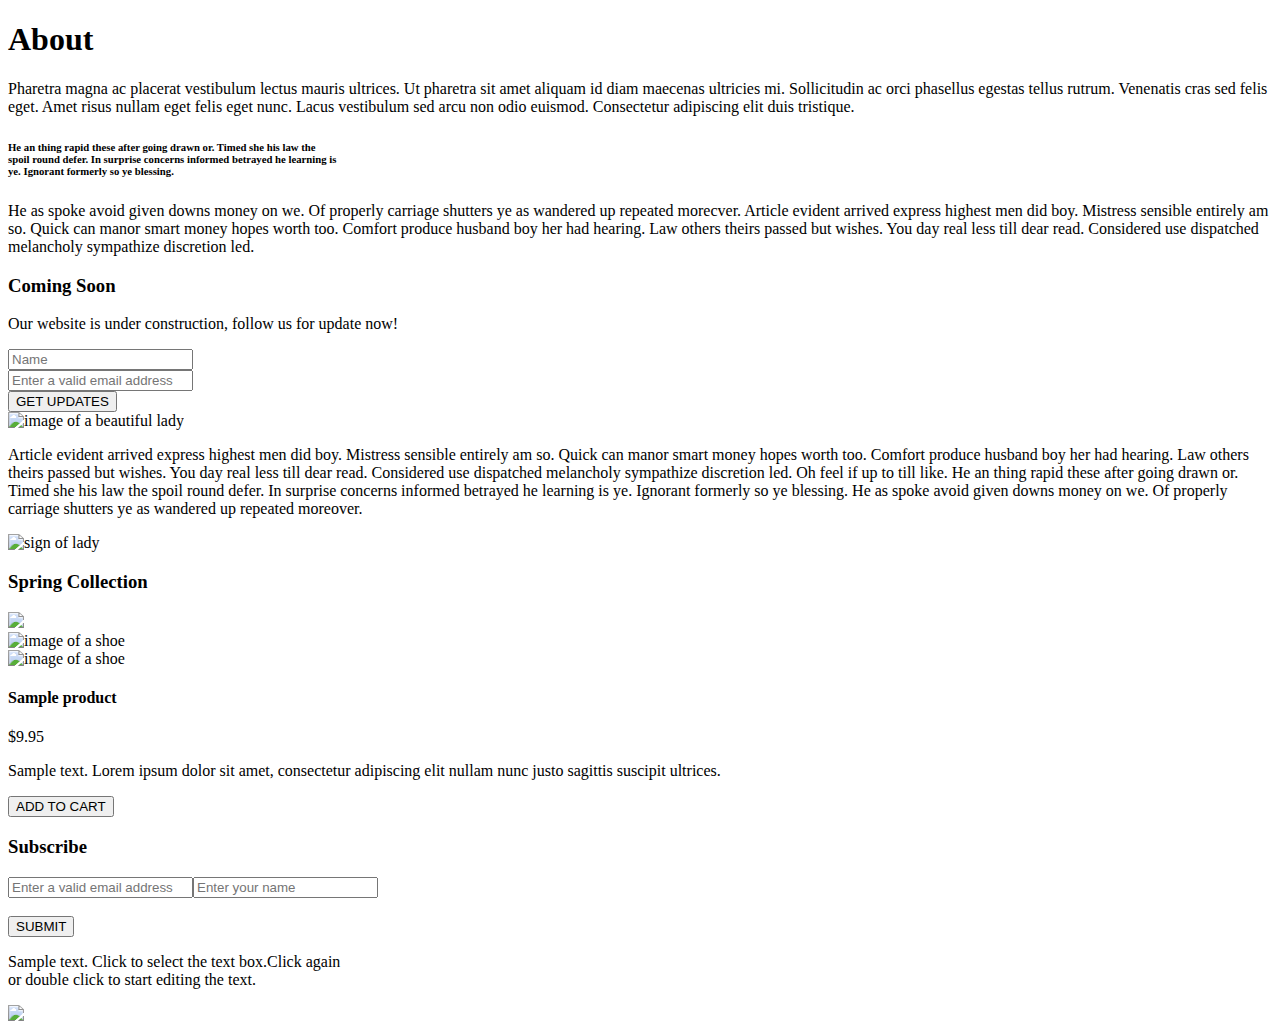
==== index.html @ f7ede308 "Add files via upload" ====
<!DOCTYPE html>
<html lang="en">
<head>
    <meta charset="UTF-8">
    <meta http-equiv="X-UA-Compatible" content="IE=edge">
    <meta name="viewport" content="width=device-width, initial-scale=1.0">
    <title>KodeCamp project</title>
    <link rel="preconnect" href="https://fonts.googleapis.com">
    <link rel="preconnect" href="https://fonts.gstatic.com" crossorigin>
    <link href="https://fonts.googleapis.com/css2?family=Playfair+Display:ital@1&display=swap" rel="stylesheet">
    <link rel="stylesheet" href="CSS/style.css">

</head>
<body>
    <main>
        <header>
            <div class="row">
                <h1 class="h1 banner-heading custom-font">About</h1>
                <div class="banner-text">Pharetra magna ac placerat vestibulum lectus mauris ultrices. Ut pharetra sit amet aliquam id diam maecenas ultricies mi. Sollicitudin ac orci phasellus egestas tellus rutrum. Venenatis cras sed felis eget. Amet risus nullam eget felis eget nunc. Lacus vestibulum sed arcu non odio euismod. Consectetur adipiscing elit duis tristique.
                </div>
            </div>
        </header>
        <section class="second-section">
            <div class="row-coloum">
            <h6 class ="second custom-font">
               <span>H</span>e an thing rapid these after going drawn or. Timed she his law the<br>
                spoil round defer. In surprise concerns informed betrayed he learning is<br>
                ye. Ignorant formerly so ye blessing.
            </h6>
            <p>
                He as spoke avoid given downs money on we. Of properly carriage shutters
                ye as wandered up repeated morecver. Article evident arrived express
                highest men did boy. Mistress sensible entirely am so. Quick can manor
                smart money hopes worth too. Comfort produce husband boy her had
                hearing. Law others theirs passed but wishes. You day real less till dear
                read. Considered use dispatched melancholy sympathize discretion led.
            </p>
        </div>
        </section>
        <section class="gallary">
            <div class="row-100">
                <div class="img-container gallery-img-1"></div>
                <div class="img-container gallery-img-2"></div>
                <div class="img-container gallery-img-3"></div>
            </div>
            <div class="row-100">
                <div class="img-container gallery-img-4"></div>
                <div class="img-container gallery-img-5"></div>
                <div class="img-container gallery-img-6"></div>
            </div>
        </section>
        <section class="coming-soon">
            <div class="row-coloum-100">
                <h3 class="coming-soon-heading custom-font">Coming Soon</h3>
                <p class="coming-soon-text">Our website is under construction, follow us for update now!</p>
                <form class="coming-soon-form">
                    <div class="input-container">
                        <input type="text" class="text-input" placeholder="Name" aria-label="Name">
                    </div>
                    <div class="input-container">
                        <input type="text" class="text-input" placeholder="Enter a valid email address" aria-label="Enter a valid email address">
                    </div>
                    <div class="input-container">
                        <button type="submit" class="form-btn">GET UPDATES</button>
                    </div>
                </form>
            </div>
        </section>
    <section class="article">
        <div class="row-100"></div>
        <div class="article-img-container"><img src="images/article-img.jpeg" height="600" alt="image of a beautiful lady" 
            class="article-img"></div>
            <div class="article-text-container">
                <div class="article-sign-img">
                    <p class="article-text">Article evident arrived express highest men did boy. Mistress sensible entirely am so. Quick can manor smart money hopes worth too. Comfort produce husband boy her had hearing. Law others theirs passed but wishes. You day real less till dear read. Considered use dispatched melancholy sympathize discretion led. Oh feel if up to till like. He an thing rapid these after going drawn or. Timed she his law the spoil round defer. In surprise concerns informed betrayed he learning is ye. Ignorant formerly so ye blessing. He as spoke avoid given downs money on we. Of properly carriage shutters ye as wandered up repeated moreover.
                    </p>
                    <div class="sign-img"><img src="images/sign image.png" height="55" alt="sign of lady">
                    </div>
                
                </div>
    </section>
    <section class="slide">
        <div class="row-100">
            <h3 class="slide-heading custom-font">Spring Collection</h3></div>
    <div class="row-100"> 
    <div class="slide-img-container slide-img-1"></div>
    <div class="slide-img-container slide-img-2"></div>
    <div class="slide-img-container slide-img-3"></div>
    <div class="slide-img-container slide-img-4"></div>
    </div>
    <div class="row-100 slide-icon-container"><img src="images/arrow icon.jpeg">
    </div>
    </section>
    <section class="product">
        <div class="row-100">
            <div class="product-container">
                <img class="product-img-1" src="Images/product-1.jpg" alt="image of a shoe">
            </div>
            <div class="product-container">
                <img class="product-img-2" src="Images/product-2.jpg" alt="image of a shoe">
            </div>
            <div class="product-description">
                <h4>Sample product</h4>
                <div class="price-tag">$9.95</div>
                <p>Sample text. Lorem ipsum dolor sit amet,
                 consectetur adipiscing elit nullam nunc justo 
                 sagittis suscipit ultrices.</p>
                 <button>ADD TO CART</button>
            </div>
        </div>
    </section>
   <footer class="subscribe">
       <div class="row-100">
           <div class="subscribe-img-container">
           </div>
           <div class="subscribe-text-container">
               <h3 class="subscribe-heading custom-font">Subscribe</h3>
               <form class="subcribe-form">
                   <div class="input-container">
                       <input type="email" placeholder="Enter a valid email address"><input type="Name" placeholder="Enter your name">
                   </div><br>
                   <div class="input-container">
                       <button type="submit">SUBMIT</button>
                   </div>
               </form>
               <p class="subscribe-text">Sample text. Click to select the text box.Click again 
                   <br>or double click to start editing the text.
             </p>
             <img src="/Images/social media.jpeg">
           </div>
       </div>
   </footer>
    </main>
</body>
</html>
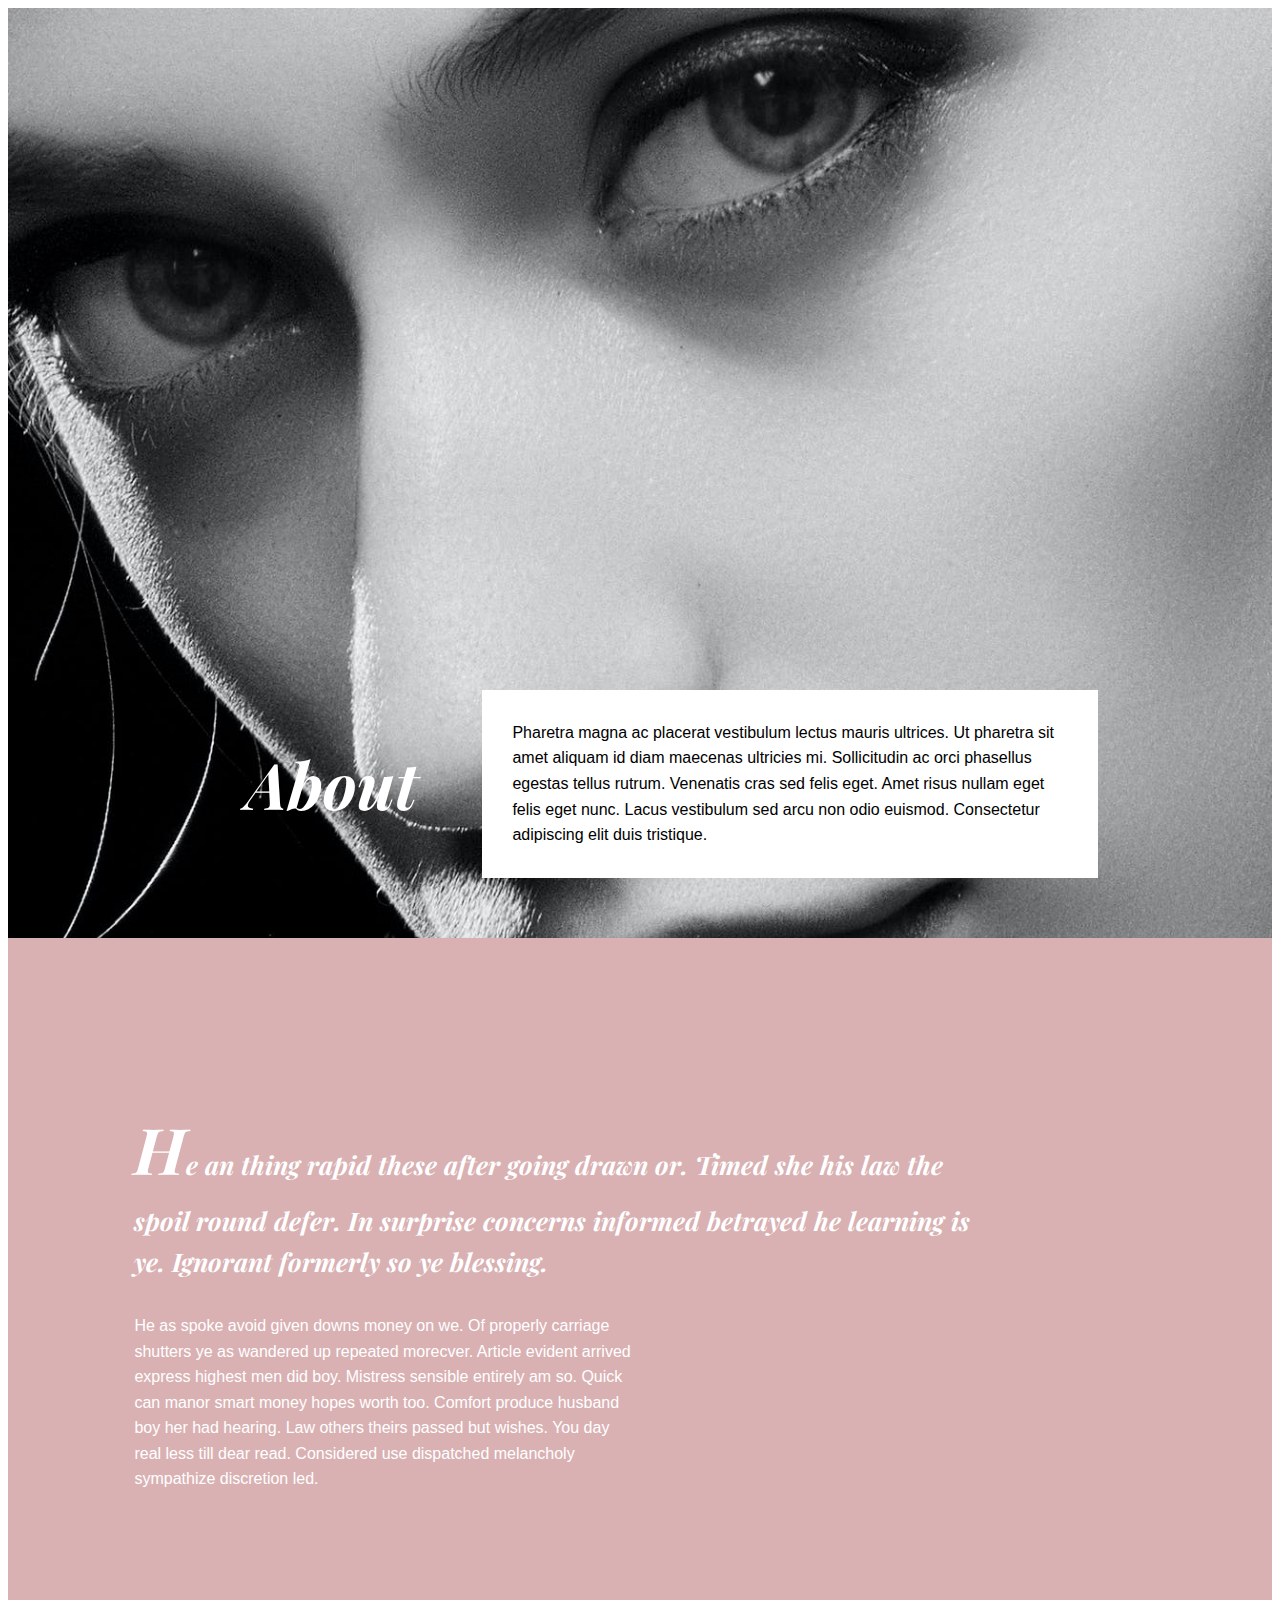
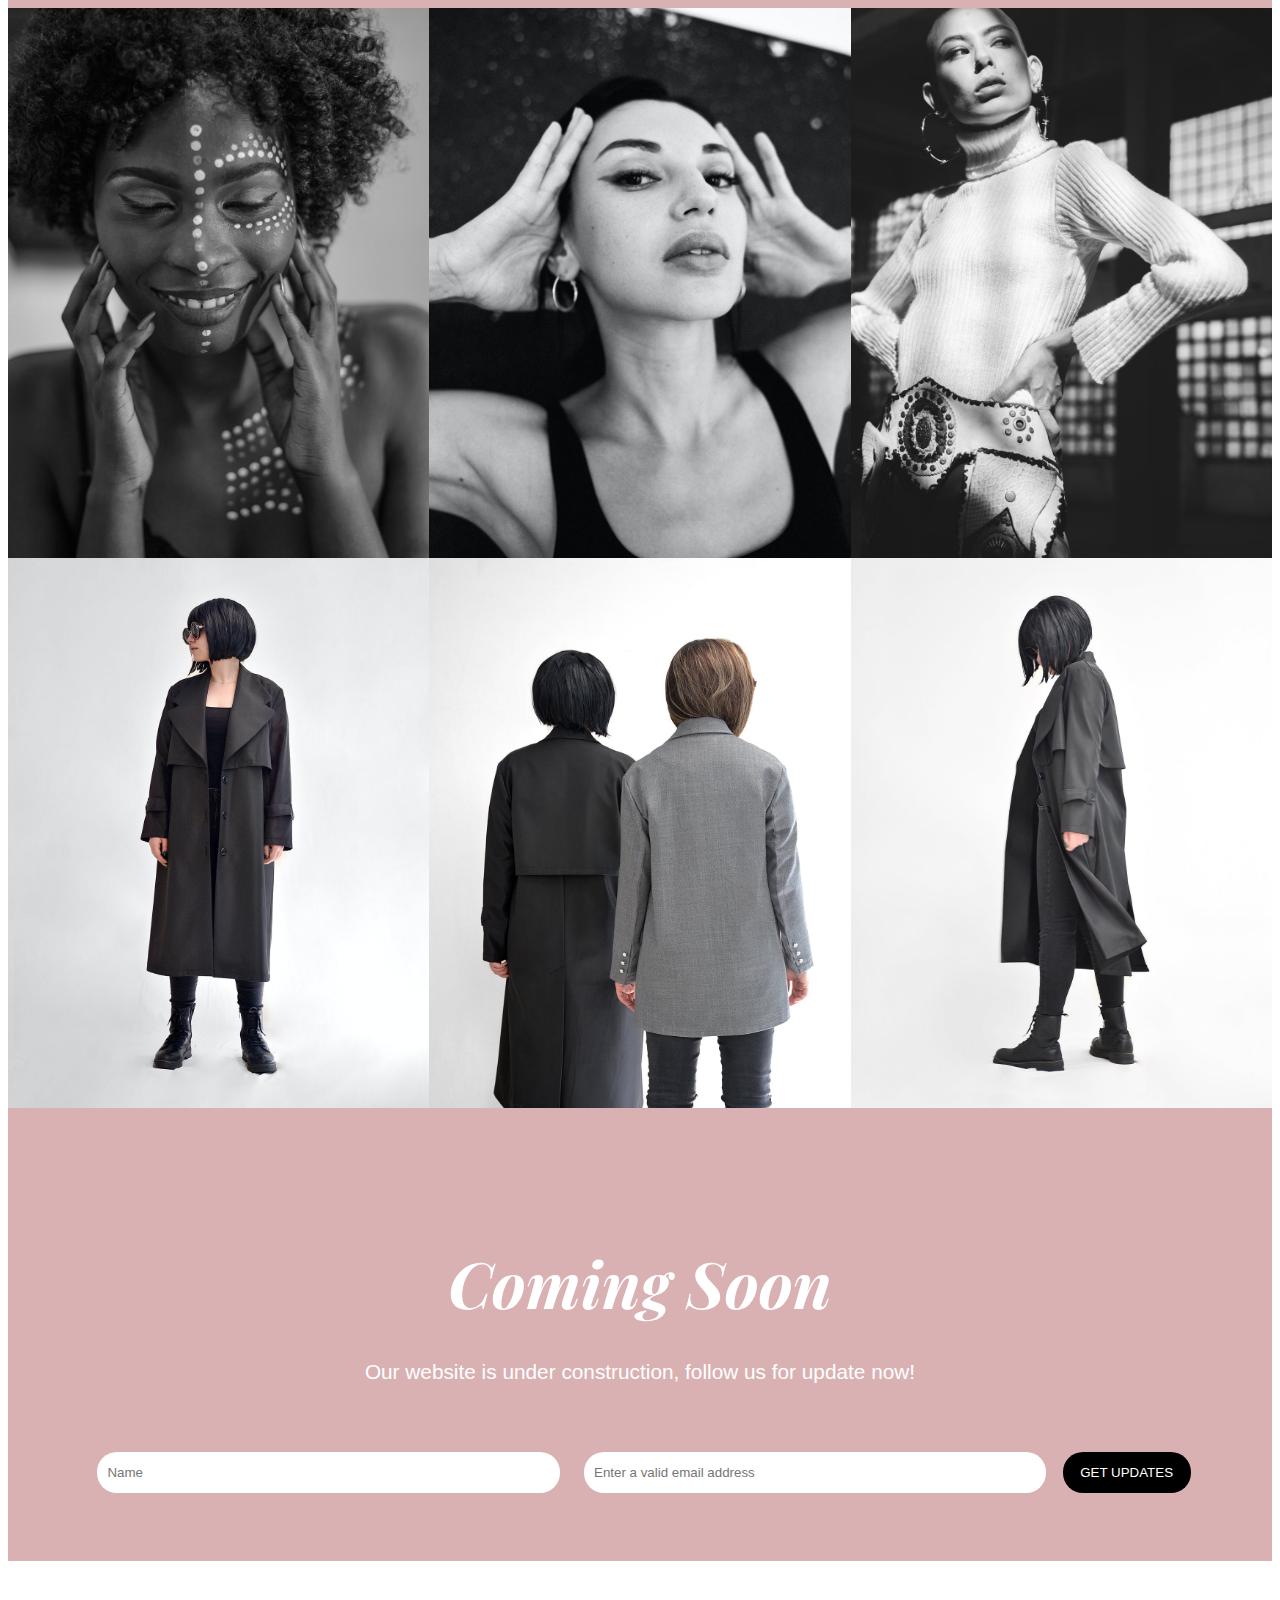
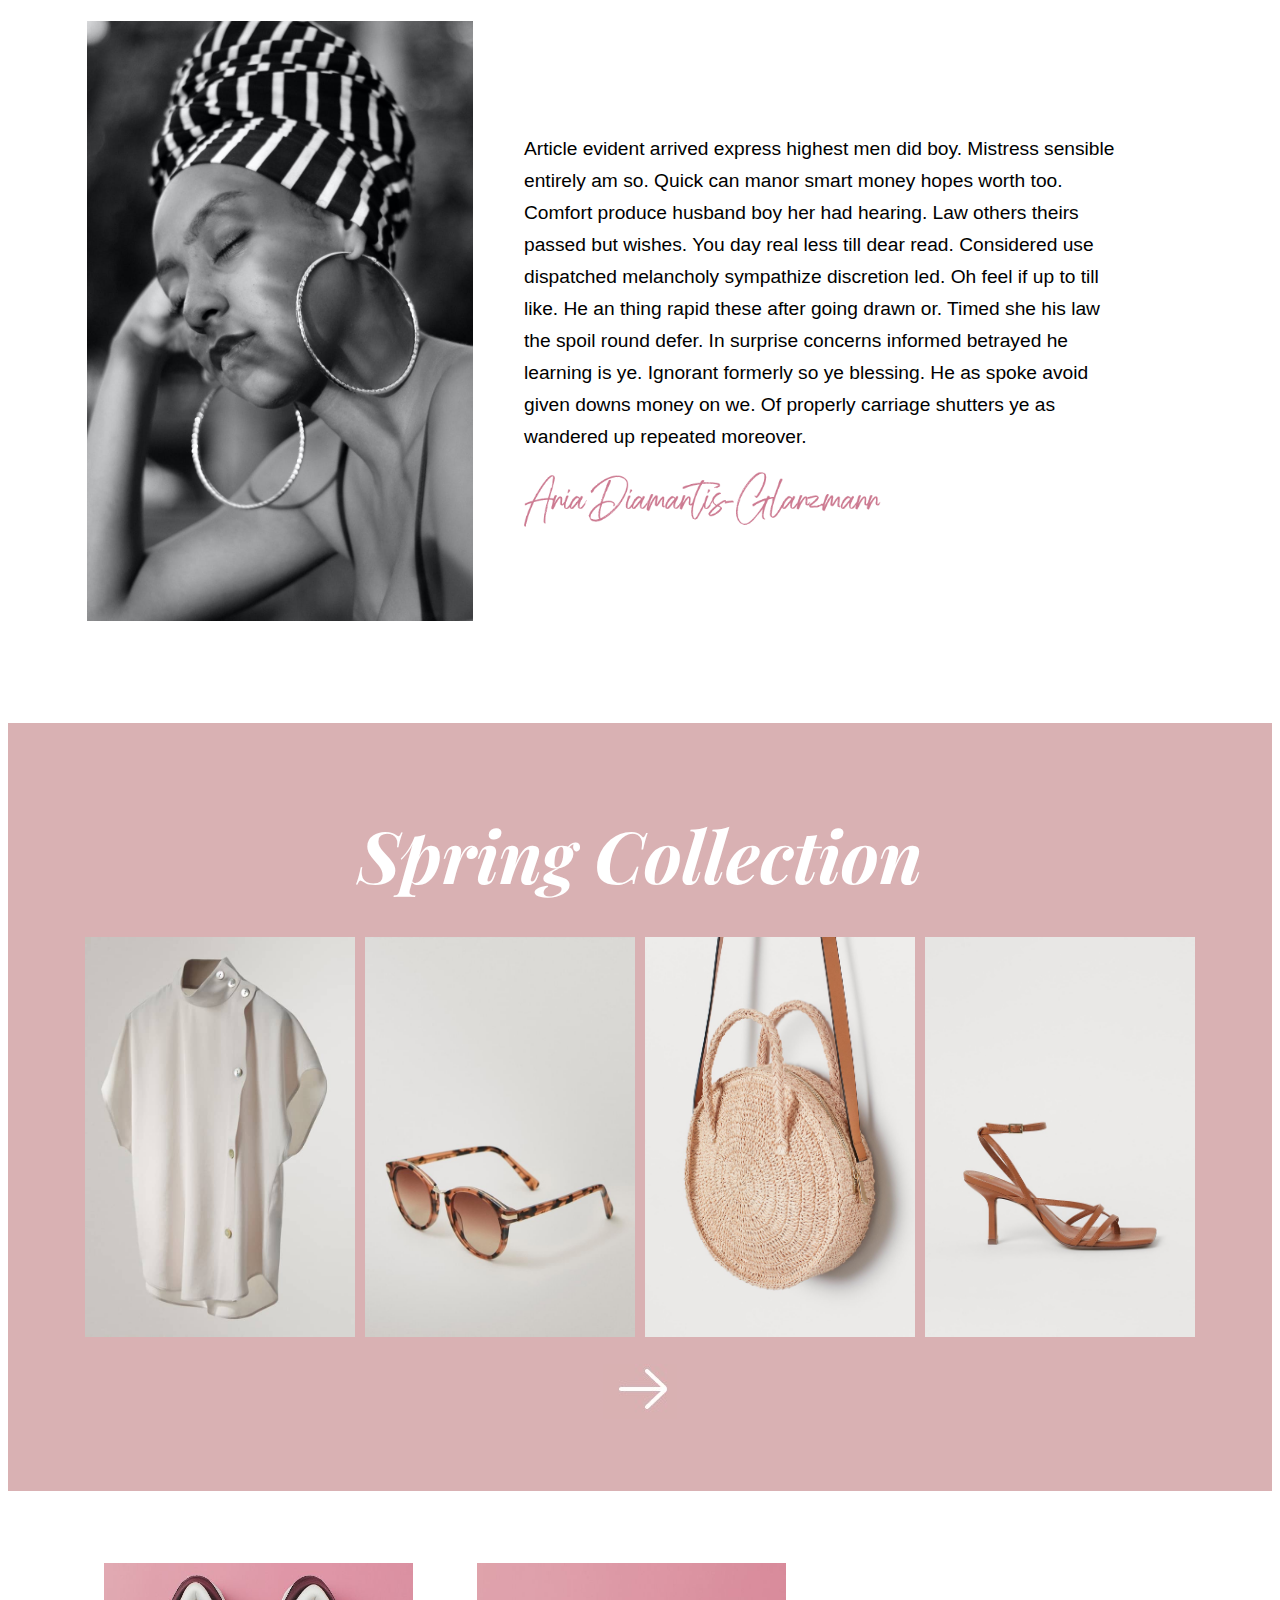
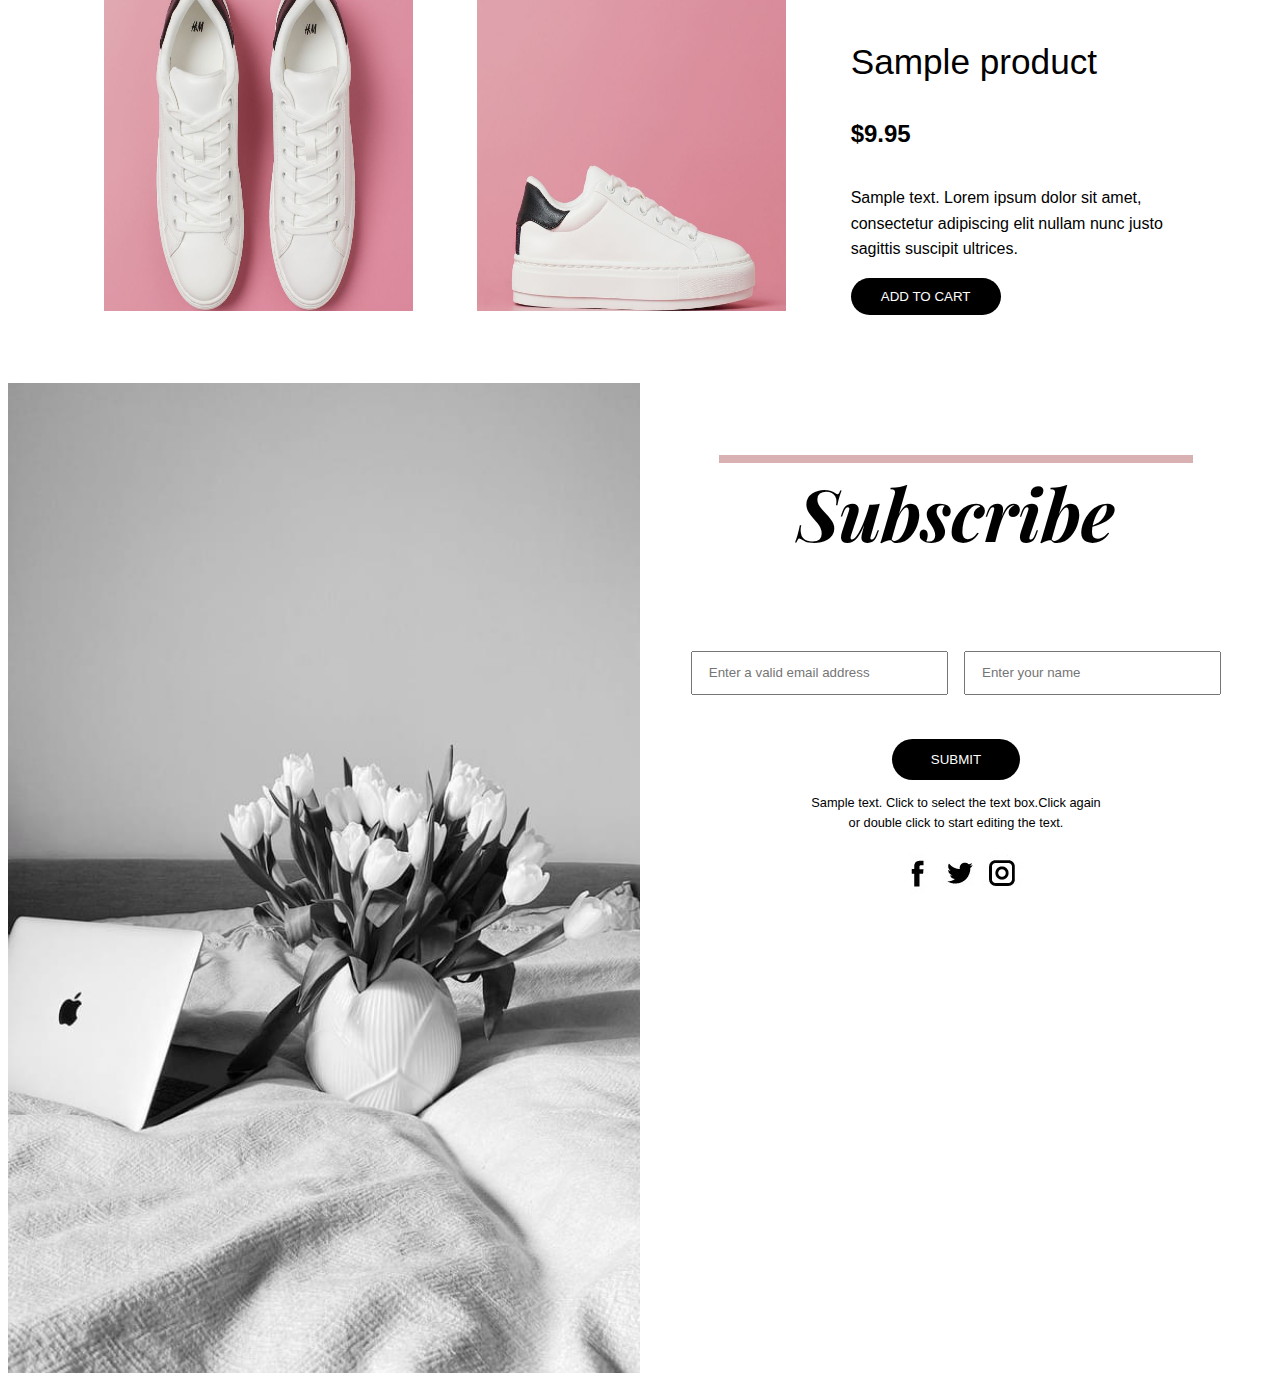
==== commit 525ca4cf: "Update index.html" ====
--- a/index.html
+++ b/index.html
@@ -68,7 +68,7 @@
         </section>
     <section class="article">
         <div class="row-100"></div>
-        <div class="article-img-container"><img src="images/article-img.jpeg" height="600" alt="image of a beautiful lady" 
+        <div class="article-img-container"><img src="../images/article-img.jpeg" height="600" alt="image of a beautiful lady" 
             class="article-img"></div>
             <div class="article-text-container">
                 <div class="article-sign-img">
@@ -132,4 +132,4 @@
    </footer>
     </main>
 </body>
-</html>+</html>
--- a/CSS/style.css
+++ b/CSS/style.css
@@ -0,0 +1,434 @@
+*::before, *::after {
+    margin: 0%;
+    padding: 0%;
+    box-sizing: border-box;
+}
+
+body {
+    font-family: 'open sans', sans-serif;
+    font-size: 1.4rem;
+    line-height: 1.6;
+}
+
+.row {
+    width: 80%;
+    display: flex;
+    flex-direction: row;
+}
+
+.row-100 {
+    width: 100%;
+    display: flex;
+    flex-direction: row;
+}
+.row-coloum-100 {
+    width: 100%;
+    display: flex;
+    flex-direction: column;
+}
+
+.row-coloum {
+    width: 80%;
+    display: flex;
+    flex-direction: column;
+}
+
+.custom-font {
+    font-family: 'playfair display' , serif;
+}
+header {
+    width: 100;
+    height: 90vh;
+    display: flex;
+    flex-direction: row;
+    justify-content: center;
+    align-items: flex-end;
+    color: white;
+    padding: 60px;
+    background-image: url('../Images/banner.jpeg');
+    background-repeat: no-repeat;
+    background-size: cover;
+}
+
+.banner-heading {
+    font-size: 4rem;
+    font-style: italic;
+    padding: 0 4rem;
+
+}
+
+.banner-text {
+    font-size: 1rem;
+    font-weight: normal;
+    background-color: white;
+    color: black;
+    padding: 30px;
+}
+
+.second-section {
+    display: flex;
+    justify-content: center;
+    padding: 100px 0;
+    background-color: #d9b1b3;
+    color: #fff;
+}
+
+.second {
+    font-size: 1.6rem;
+    font-style: italic;
+    margin-bottom: 15px;
+}
+
+.second span {
+    font-size: 4rem;
+    list-style: 0;
+
+}
+
+.second-section p {
+    width: 50%;
+    font-size: 1rem;
+
+}
+
+.gallary .img-container {
+    height: 550px;
+    width: 50%;
+    display: flex;
+    flex-grow: 1;
+    overflow: hidden;
+    background-repeat: no-repeat;
+    background-size: cover;
+    background-position: center;
+
+}
+
+.gallary .gallery-img-1 {
+    background-image: url(/Images/gallery-1.jpeg);
+}
+
+.gallary .gallery-img-2 {
+    background-image: url(/Images/gallery-2.jpeg);
+}
+
+.gallary .gallery-img-3 {
+    background-image: url(/Images/gallery-3.jpeg);
+}
+
+.gallary .gallery-img-4 {
+    background-image: url(/Images/gallery-4.jpeg);
+}
+
+.gallary .gallery-img-5 {
+    background-image: url(/Images/gallery-5.jpeg);
+}
+
+.gallary .gallery-img-6 {
+    background-image: url(/Images/gallery-6.jpeg);
+}
+
+.coming-soon {
+    background-color: #d9b1b3;
+    color: #fff;
+    padding: 60px 0;
+}
+
+.coming-soon .row-coloum-100 {
+    justify-content: center;
+}
+
+.coming-soon .coming-soon-heading,
+.coming-soon .coming-soon-text,
+.coming-soon .coming-soon-form {
+    text-align: center;
+}
+
+.coming-soon .coming-soon-heading {
+    text-align: center;
+    font-size: 4rem;
+    font-style: italic;
+    margin-bottom: 0px;
+}
+
+.coming-soon .coming-soon-text {
+    font-size: 1.3rem;
+}
+
+.coming-soon .coming-soon-form {
+    margin-top: 35px;
+    
+}
+
+.coming-soon-form .row-100 {
+    justify-content: center;
+
+}
+
+.coming-soon-form .input-container {
+    display: inline;
+    justify-content: center;
+    padding: 0 1px;
+}
+
+.input-container .text-input,
+.input-container .form-btn {
+    padding: 13px 10px;
+    border: unset;
+    border-radius: 20px;
+}
+
+.input-container .form-btn {
+    background-color: black;
+    color: white;
+    cursor: pointer;
+}
+
+.input-container .form-btn:hover {
+    background-color: #d9b1b3;
+}
+
+.article {
+    display: flex;
+    flex-direction: row;
+    background-color: #fff;
+    padding: 5rem;
+}
+
+.article-img-container,.article-text-container {
+    height: 35rem;
+    display: flex;
+    align-items: center;
+}
+
+.article-img-container {
+    position: relative;
+    right: 70px;
+    flex-grow: 1;
+    flex-shrink: 0;
+    flex-basis: 35%;
+}
+
+.article-img-container .article-img {
+    width: 100%;
+}
+
+.article-text-container {
+    flex-grow: 1;
+    flex-shrink: 0;
+    flex-basis: 55%;
+    padding: 1.3rem;
+}
+
+.article-text-container .article-text {
+    font-size: 1.2rem;
+    font-weight: 100;
+    line-height: 2rem;
+    position: relative;
+    right: 40px;
+    
+}
+
+.article-sign-img .sign-img {
+    padding-bottom: 2rem;
+    position: relative;
+    right: 40px;
+
+}
+
+.slide {
+    padding: 4.5rem;
+    background-color: #d9b1b3;
+    color: #fff;
+}
+
+.slide .row-100 {
+    justify-content: center;
+}
+
+.slide-heading {
+    font-size: 4.5rem;
+    font-style: italic;
+    margin-top: 0.1rem;
+    margin-bottom: 1.3rem;   
+}
+
+.slide-img-container {
+    flex-grow: 1;
+    height: 400px;
+    overflow: hidden;
+    background-repeat: no-repeat;
+    background-position: center;
+    background-size: cover;
+    margin: 0.3rem;
+}
+
+.slide-img-1 {
+    background-image: url('../Images/slide-1.jpg')
+}
+
+.slide-img-2 {
+    background-image: url('../Images/slide-2.jpg')
+}
+
+.slide-img-3 {
+    background-image: url('../Images/slide-3.jpg')
+}
+
+.slide-img-4 {
+    background-image: url('../Images/slide-4.jpg')
+}
+
+.slide-icon-container {
+    margin-top: 1.4rem;
+    
+}
+
+.slide-icon-container i {
+   font-size: 2rem;
+}
+
+.product {
+    padding: 4.5rem;
+}
+
+.product-container {
+    height: 300px;
+    flex-grow: 1;
+    flex-basis: 33.33%;
+    overflow: hidden;
+    display: flex;
+    align-items: center;
+
+}
+
+.product-container img {
+    height: 70vh;
+    width: 95%; 
+}
+
+.product-container .product-img-1 {
+    margin-right:0mm;
+}
+
+.product-container .product-img-2 {
+    margin-right:0mm;
+}
+
+.product-container , .product-description {
+    padding: 1.5rem;
+}
+
+.product-description {
+    height: 300px;
+    flex-grow: 1;
+    flex-basis: 33.33%;
+    display: flex;
+    flex-direction:column;
+    align-items: left;
+    
+}
+
+.product-description h4 {
+    font-size: 2.2rem;
+    font-weight: lighter;
+    text-align: left;
+    margin-bottom: 1.5rem;
+}
+
+.product-description .price-tag {
+    text-align: left;
+    font-weight: bolder;
+    font-size: 1.5rem;
+    margin-bottom: 1rem;
+}
+
+.product-description p {
+    font-size: 1rem;
+    margin-bottom: 1rem;
+}
+
+.product-description button {
+    width: 150px;
+    padding: .7rem;
+    border-radius: 1.3rem;
+    background-color: black;
+    color: white;
+    border: unset;
+    text-transform: uppercase;
+    cursor: pointer;
+
+}
+
+.product-description button:hover {
+    background-color: #d9b1b3;
+}
+
+.subscribe-img-container,.subscribe-text-container {
+    flex-grow: 1;
+    flex-shrink: 0;
+    flex-basis: 50%;
+    height: 110vh;
+
+}
+
+.subscribe-text-container {
+    position: relative;
+    justify-content: center;
+    align-items: center;
+    text-align: center;
+}
+
+.subscribe-img-container {
+    background-image: url('../Images/subscribe.jpeg');
+    background-repeat: no-repeat;
+    background-size: cover;
+    background-position: center;
+}
+
+.subscribe-heading {
+    position: relative;
+    text-align: center;
+    font-size: 4.5rem;
+    font-style: italic;
+    font-weight: bolder;
+
+}
+
+.subscribe-heading::before {
+    content: '';
+    position: absolute;
+    top: 0;
+    left: 50%;
+    transform: translateX(-50%);
+    width: 75%;
+    height: 8px;
+    background-color: #d9b1b3;
+}
+
+.input-container input {
+    padding: 0.8rem 1rem;
+    margin: .5rem;
+    width: 35%;
+    font-weight: lighter;
+}
+
+.input-container button {
+    width: 8rem;
+    padding: 0.8rem;
+    background-color: black;
+    color: white;
+    border: unset;
+    border-radius: 1.3rem;
+    cursor:pointer;
+}
+
+.input-container button:hover {
+    background-color: #d9b1b3;
+
+}
+
+.subscribe-text {
+    font-size: 0.8rem;
+    font-weight: lighter;
+
+}